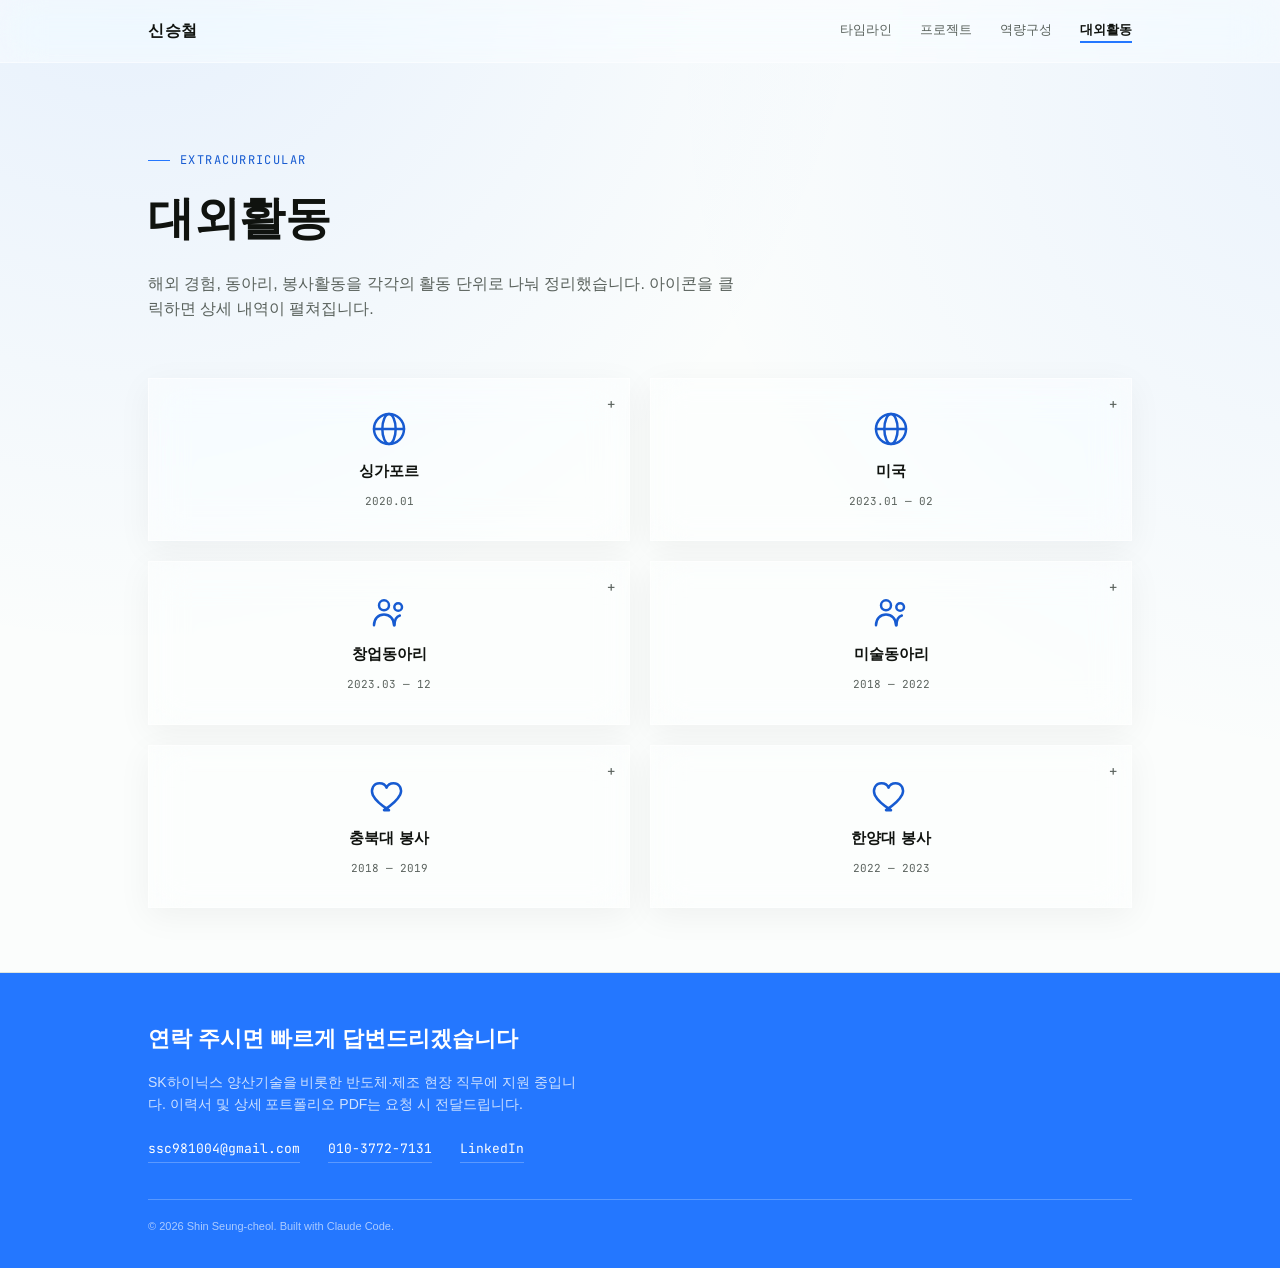
==== activities.html @ 9309125b "Add responsive slide-out mobile navigation" ====
<!DOCTYPE html>
<html lang="ko">
<head>
<meta charset="UTF-8">
<meta name="viewport" content="width=device-width, initial-scale=1.0">
<title>대외활동 | 신승철 포트폴리오</title>
<meta name="description" content="해외 경험, 동아리, 봉사활동을 정리한 대외활동 페이지">
<link rel="preconnect" href="https://fonts.googleapis.com">
<link rel="preconnect" href="https://fonts.gstatic.com" crossorigin>
<link href="https://fonts.googleapis.com/css2?family=Pretendard:wght@400;500;600;700;800&family=JetBrains+Mono:wght@400;500;600&display=swap" rel="stylesheet">
<link rel="stylesheet" href="assets/mobile-nav.css?v=1">
<style>
  :root{
    --bg:#FBFDFC;
    --bg-alt:#F2F6F4;
    --ink:#10130F;
    --ink-soft:#5A625D;
    --line:#DEE5E0;
    --neon:#2477FF;
    --neon-text:#175BD1;
    --neon-glow:rgba(36,119,255,0.30);
    --danger:#E8341F;
    --white:#FFFFFF;
    --radius:2px;
  }
  *{box-sizing:border-box; margin:0; padding:0;}
  html{scroll-behavior:smooth;}
  [id]{scroll-margin-top:88px;}
  body{
    background:
      radial-gradient(circle at 10% -8%, rgba(36,119,255,0.10), transparent 42%),
      radial-gradient(circle at 106% 6%, rgba(36,119,255,0.08), transparent 38%),
      var(--bg);
    color:var(--ink);
    font-family:'Pretendard', -apple-system, sans-serif;
    line-height:1.6;
    -webkit-font-smoothing:antialiased;
  }
  @media (prefers-reduced-motion: reduce){
    *{animation:none !important; transition:none !important;}
  }
  .mono{font-family:'JetBrains Mono', monospace;}
  a{color:inherit;}
  .wrap{max-width:1040px; margin:0 auto; padding:0 28px;}

  /* ---------- NAV ---------- */
  header{
    position:sticky; top:0; z-index:50;
    background:rgba(255,255,255,0.42);
    backdrop-filter:blur(20px) saturate(180%);
    -webkit-backdrop-filter:blur(20px) saturate(180%);
    border-bottom:1px solid rgba(255,255,255,0.5);
  }
  nav{
    display:flex; align-items:center; justify-content:space-between;
    padding:18px 0;
  }
  .brand{font-family:'Pretendard', sans-serif; font-weight:800; font-size:16px; letter-spacing:0.04em;}
  .navlinks{display:flex; gap:28px; font-size:13px; color:var(--ink-soft);}
  .navlinks a{text-decoration:none; transition:color .2s;}
  .navlinks a:hover, .navlinks a:focus-visible{color:var(--ink);}
  .navlinks a.active{color:var(--ink); font-weight:600; box-shadow:0 2px 0 var(--neon);}
  @media (max-width:640px){ .navlinks{display:none;} }

  /* ---------- HERO ---------- */
  .hero{padding:88px 0 40px;}
  .eyebrow{
    font-family:'JetBrains Mono', monospace;
    font-size:12px;
    letter-spacing:0.12em;
    color:var(--neon-text);
    text-transform:uppercase;
    margin-bottom:18px;
    display:flex; align-items:center; gap:10px;
  }
  .eyebrow::before{content:""; width:22px; height:1px; background:var(--neon);}
  .hero h1{
    font-family:'Pretendard', sans-serif;
    font-weight:800;
    font-size:clamp(30px, 4.6vw, 46px);
    line-height:1.32;
    letter-spacing:-0.01em;
    color:var(--ink);
  }
  .hero p.lead{
    margin-top:22px;
    font-size:16px;
    color:var(--ink-soft);
    max-width:66ch;
  }

  section{padding:16px 0 64px;}

  /* ---------- ACTIVITY GRID (click-to-expand tiles) ---------- */
  .activity-grid{display:grid; grid-template-columns:repeat(2,1fr); gap:20px; align-items:start;}
  @media (max-width:760px){ .activity-grid{grid-template-columns:1fr;} }
  .activity-tile{
    background:rgba(255,255,255,0.42); border:1px solid rgba(255,255,255,0.55); overflow:hidden;
    backdrop-filter:blur(18px) saturate(180%); -webkit-backdrop-filter:blur(18px) saturate(180%);
    box-shadow:0 8px 32px rgba(16,19,15,0.05);
  }
  .activity-tile summary{
    list-style:none; cursor:pointer; padding:30px 20px;
    display:flex; flex-direction:column; align-items:center; text-align:center; gap:10px;
    transition:background .15s ease;
    position:relative;
  }
  .activity-tile summary::-webkit-details-marker{display:none;}
  .activity-tile summary:hover{background:rgba(36,119,255,0.06);}
  .activity-tile[open] summary{border-bottom:1px solid rgba(255,255,255,0.5); background:rgba(255,255,255,0.25);}
  .tile-icon{width:40px; height:40px; color:var(--neon-text);}
  .tile-icon svg{width:100%; height:100%; fill:none; stroke:currentColor; stroke-width:1.5; stroke-linecap:round; stroke-linejoin:round;}
  .tile-label{font-weight:700; font-size:15px; color:var(--ink);}
  .tile-count{font-family:'JetBrains Mono', monospace; font-size:11px; color:var(--ink-soft);}
  .tile-chevron{
    position:absolute; top:14px; right:14px;
    font-family:'JetBrains Mono', monospace; font-size:14px; color:var(--ink-soft);
    transition:transform .2s ease;
  }
  .activity-tile[open] .tile-chevron{transform:rotate(45deg); color:var(--neon-text);}

  .activity-detail{padding:18px 22px 22px;}
  .a-item{padding:14px 0; border-bottom:1px solid var(--line); text-align:left;}
  .a-item:last-child{border-bottom:none;}
  .a-item .a-period{font-family:'JetBrains Mono', monospace; font-size:11px; color:var(--neon-text); letter-spacing:0.04em;}
  .a-item .a-title{font-weight:700; font-size:14px; color:var(--ink); margin-top:3px;}
  .a-item .a-desc{font-size:12.5px; color:var(--ink-soft); margin-top:4px;}
  .related-link{display:inline-block; margin-top:10px; font-size:12px; font-weight:600; color:var(--neon-text); text-decoration:none; border-bottom:1px solid rgba(36,119,255,.3);}

  /* ---------- FOOTER ---------- */
  footer{
    background:#2477FF; color:#FFFFFF;
    backdrop-filter:blur(18px) saturate(160%); -webkit-backdrop-filter:blur(18px) saturate(160%);
    padding:48px 0 32px;
    border-top:1px solid var(--line);
  }
  footer h2{font-family:'Pretendard', sans-serif; font-weight:800; font-size:22px; margin-bottom:14px; color:#FFFFFF;}
  footer p{color:rgba(255,255,255,.78); font-size:14px; max-width:56ch;}
  .contact-row{margin-top:24px; display:flex; gap:28px; flex-wrap:wrap; font-family:'JetBrains Mono', monospace; font-size:13px;}
  .contact-row a{text-decoration:none; border-bottom:1px solid rgba(255,255,255,0.25); padding-bottom:2px;}
  .contact-row a:hover{border-color:#FFFFFF; color:#FFFFFF;}
  .fine{margin-top:36px; font-size:11px; color:rgba(255,255,255,.62); border-top:1px solid rgba(255,255,255,.24); padding-top:18px;}
</style>
</head>
<body>

<header>
  <div class="wrap">
    <nav>
      <div class="brand"><a href="index.html" style="text-decoration:none; color:inherit;">신승철</a></div>
      <div class="navlinks">
        <a href="index.html">타임라인</a>
        <a href="projects.html">프로젝트</a>
        <a href="skills.html">역량구성</a>
        <a href="activities.html" class="active">대외활동</a>
      </div>
    </nav>
  </div>
</header>

<div class="wrap">
  <section class="hero">
    <div class="eyebrow">EXTRACURRICULAR</div>
    <h1>대외활동</h1>
    <p class="lead">해외 경험, 동아리, 봉사활동을 각각의 활동 단위로 나눠 정리했습니다. 아이콘을 클릭하면 상세 내역이 펼쳐집니다.</p>
  </section>

  <section>
    <div class="activity-grid">

      <!-- 해외경험: 싱가포르 -->
      <details class="activity-tile" id="singapore">
        <summary>
          <span class="tile-chevron">+</span>
          <span class="tile-icon">
            <svg viewBox="0 0 24 24"><circle cx="12" cy="12" r="9"/><ellipse cx="12" cy="12" rx="4" ry="9"/><line x1="3" y1="12" x2="21" y2="12"/></svg>
          </span>
          <span class="tile-label">싱가포르</span>
          <span class="tile-count">2020.01</span>
        </summary>
        <div class="activity-detail">
          <div class="a-item">
            <div class="a-period">해외 경험 · 2020.01</div>
            <div class="a-title">Global Youth Startup Camp</div>
            <div class="a-desc">충북대학교 창업지원단 학내 선발로 파견. 4인 팀으로 참가해 Excellence Prize를 수상했습니다.</div>
            <a class="related-link" href="index.html#timeline">타임라인에서 보기 ↑</a>
          </div>
        </div>
      </details>

      <!-- 해외경험: 미국 -->
      <details class="activity-tile" id="silicon-valley">
        <summary>
          <span class="tile-chevron">+</span>
          <span class="tile-icon">
            <svg viewBox="0 0 24 24"><circle cx="12" cy="12" r="9"/><ellipse cx="12" cy="12" rx="4" ry="9"/><line x1="3" y1="12" x2="21" y2="12"/></svg>
          </span>
          <span class="tile-label">미국</span>
          <span class="tile-count">2023.01 — 02</span>
        </summary>
        <div class="activity-detail">
          <div class="a-item">
            <div class="a-period">해외 경험 · 2023.01 — 02</div>
            <div class="a-title">실리콘밸리 파견 프로그램</div>
            <div class="a-desc">한양대학교 창업지원단 주관, 학부생 3인 중 1인 선발. NVIDIA·Google·Apple·Marvell·Stanford Univ·KOTRA 실리콘밸리 사무소·Plug&amp;Play 등을 방문하고, 현지 진출 동문(반도체 설계 엔지니어, NVIDIA 시니어 연구원 등)과 1:1 멘토링을 진행했습니다.</div>
            <a class="related-link" href="index.html#timeline-virtual-fitting">타임라인에서 보기 ↑</a>
          </div>
        </div>
      </details>

      <!-- 동아리: 창업동아리 -->
      <details class="activity-tile" id="startup-club">
        <summary>
          <span class="tile-chevron">+</span>
          <span class="tile-icon">
            <svg viewBox="0 0 24 24"><circle cx="9" cy="8" r="3"/><path d="M3 20c0-4 2.7-6.5 6-6.5s6 2.5 6 6.5"/><circle cx="17.5" cy="9" r="2.3"/><path d="M15.3 20c0-3 1.2-5.3 3.2-5.9"/></svg>
          </span>
          <span class="tile-label">창업동아리</span>
          <span class="tile-count">2023.03 — 12</span>
        </summary>
        <div class="activity-detail">
          <div class="a-item">
            <div class="a-period">동아리 · 2023.03 — 12</div>
            <div class="a-title">한양대학교 창업동아리 (팀 대표)</div>
            <div class="a-desc">기획·개발을 맡은 팀 대표로 활동. 시제품 제작과 멘토링을 거쳐 창업활동지원금 300만 원(최고 한도액 트랙)을 받았고, 창업클럽 경진대회에서 장려상을 수상했습니다.</div>
            <a class="related-link" href="projects.html#virtual-fitting">관련 프로젝트 보기 →</a>
          </div>
        </div>
      </details>

      <!-- 동아리: 미술동아리 -->
      <details class="activity-tile">
        <summary>
          <span class="tile-chevron">+</span>
          <span class="tile-icon">
            <svg viewBox="0 0 24 24"><circle cx="9" cy="8" r="3"/><path d="M3 20c0-4 2.7-6.5 6-6.5s6 2.5 6 6.5"/><circle cx="17.5" cy="9" r="2.3"/><path d="M15.3 20c0-3 1.2-5.3 3.2-5.9"/></svg>
          </span>
          <span class="tile-label">미술동아리</span>
          <span class="tile-count">2018 — 2022</span>
        </summary>
        <div class="activity-detail">
          <div class="a-item">
            <div class="a-period">동아리 · 2018.03 — 2022.06</div>
            <div class="a-title">미술동아리 (충북대·한양대, 부원)</div>
            <div class="a-desc">매 학기 개인 작품을 제작하고, 정기 전시회에 총 5회 출품했습니다.</div>
          </div>
        </div>
      </details>

      <!-- 봉사활동: 충북대 시절 -->
      <details class="activity-tile">
        <summary>
          <span class="tile-chevron">+</span>
          <span class="tile-icon">
            <svg viewBox="0 0 24 24"><path d="M12 20.5s-7.5-4.6-9.7-9C.9 8 2.6 4.3 6.3 4.3c2.1 0 3.7 1.3 4.2 2.7.6-1.4 2.2-2.7 4.2-2.7 3.7 0 5.4 3.7 4 6.9-2.2 4.4-9.7 9.3-9.7 9.3z"/></svg>
          </span>
          <span class="tile-label">충북대 봉사</span>
          <span class="tile-count">2018 — 2019</span>
        </summary>
        <div class="activity-detail">
          <div class="a-item">
            <div class="a-period">봉사활동 · 2019.03 — 10</div>
            <div class="a-title">굿네이버스 인터내셔날 충청본부</div>
            <div class="a-desc">아동학대예방 캠페인 기획·진행, 편지쓰기대회 심사 등 총 12회 40시간 활동했습니다.</div>
          </div>
          <div class="a-item">
            <div class="a-period">봉사활동 · 2018.09 — 11</div>
            <div class="a-title">청주 C.C.C. 무료급식소</div>
            <div class="a-desc">사랑의 무료급식소 준비·배식·정리 활동으로 총 3회 13.5시간 참여했습니다.</div>
          </div>
        </div>
      </details>

      <!-- 봉사활동: 한양대 시절 -->
      <details class="activity-tile">
        <summary>
          <span class="tile-chevron">+</span>
          <span class="tile-icon">
            <svg viewBox="0 0 24 24"><path d="M12 20.5s-7.5-4.6-9.7-9C.9 8 2.6 4.3 6.3 4.3c2.1 0 3.7 1.3 4.2 2.7.6-1.4 2.2-2.7 4.2-2.7 3.7 0 5.4 3.7 4 6.9-2.2 4.4-9.7 9.3-9.7 9.3z"/></svg>
          </span>
          <span class="tile-label">한양대 봉사</span>
          <span class="tile-count">2022 — 2023</span>
        </summary>
        <div class="activity-detail">
          <div class="a-item">
            <div class="a-period">봉사활동 · 2022.12 — 2023.02</div>
            <div class="a-title">선재누리 (한양대 사회봉사교과목)</div>
            <div class="a-desc">서울 성동구 소재 한부모가족 복지시설에서 30시간 이상 봉사했습니다.</div>
          </div>
        </div>
      </details>

    </div>
  </section>
</div>

<footer id="contact">
  <div class="wrap">
    <h2>연락 주시면 빠르게 답변드리겠습니다</h2>
    <p>SK하이닉스 양산기술을 비롯한 반도체·제조 현장 직무에 지원 중입니다. 이력서 및 상세 포트폴리오 PDF는 요청 시 전달드립니다.</p>
    <div class="contact-row">
      <a href="mailto:ssc981004@gmail.com">ssc981004@gmail.com</a>
      <a href="tel:010-3772-7131">010-3772-7131</a>
      <a href="#" aria-label="LinkedIn 프로필">LinkedIn</a>
    </div>
    <div class="fine">© 2026 Shin Seung-cheol. Built with Claude Code.</div>
  </div>
</footer>

<script>
(function(){
  function openLinkedActivity(){
    if(!location.hash) return;
    var target=document.querySelector(location.hash);
    if(target && target.tagName==='DETAILS') target.open=true;
  }
  openLinkedActivity();
  window.addEventListener('hashchange',openLinkedActivity);
})();
</script>

<script src="assets/mobile-nav.js?v=1"></script>
</body>
</html>
---- assets/mobile-nav.css ----
.menu-toggle,.nav-backdrop{display:none;}

@media (max-width:860px){
  body.menu-open{overflow:hidden;}
  .menu-toggle{
    position:relative; z-index:72; display:grid; place-items:center;
    width:42px; height:42px; padding:0; border:1px solid rgba(255,255,255,.8);
    border-radius:14px; background:rgba(255,255,255,.56); color:var(--ink);
    backdrop-filter:blur(18px) saturate(180%); -webkit-backdrop-filter:blur(18px) saturate(180%);
    box-shadow:0 8px 24px rgba(23,91,209,.1),inset 0 1px 0 rgba(255,255,255,.95);
    cursor:pointer;
  }
  .menu-icon,.menu-icon::before,.menu-icon::after{
    display:block; width:18px; height:1.5px; border-radius:99px; background:currentColor;
    transition:transform .26s ease,opacity .2s ease;
  }
  .menu-icon{position:relative;}
  .menu-icon::before,.menu-icon::after{content:""; position:absolute; left:0;}
  .menu-icon::before{transform:translateY(-6px);}
  .menu-icon::after{transform:translateY(6px);}
  .menu-toggle[aria-expanded="true"] .menu-icon{background:transparent;}
  .menu-toggle[aria-expanded="true"] .menu-icon::before{transform:rotate(45deg);}
  .menu-toggle[aria-expanded="true"] .menu-icon::after{transform:rotate(-45deg);}

  header .navlinks{
    display:flex!important; position:fixed; z-index:70; top:0; right:0; bottom:0;
    width:min(82vw,340px); padding:104px 28px 36px;
    flex-direction:column; align-items:stretch; gap:8px;
    background:linear-gradient(155deg,rgba(255,255,255,.96),rgba(240,247,255,.88));
    border-left:1px solid rgba(255,255,255,.9);
    backdrop-filter:blur(28px) saturate(180%); -webkit-backdrop-filter:blur(28px) saturate(180%);
    box-shadow:-24px 0 60px rgba(23,91,209,.14);
    transform:translateX(105%); visibility:hidden;
    transition:transform .3s cubic-bezier(.22,1,.36,1),visibility 0s linear .3s;
  }
  header .navlinks::before{
    content:"MENU"; position:absolute; top:36px; left:28px;
    font-family:'JetBrains Mono',monospace; font-size:11px; letter-spacing:.14em; color:var(--neon-text);
  }
  header .navlinks.is-open{transform:translateX(0); visibility:visible; transition-delay:0s;}
  header .navlinks a{
    display:flex; align-items:center; justify-content:space-between;
    min-height:58px; padding:0 16px; border:1px solid transparent; border-radius:16px;
    font-size:16px; font-weight:700; color:var(--ink); box-shadow:none;
  }
  header .navlinks a::after{content:"→"; font-family:'JetBrains Mono',monospace; color:var(--neon-text); font-weight:400;}
  header .navlinks a.active{background:rgba(36,119,255,.09); border-color:rgba(36,119,255,.12); box-shadow:none; color:var(--neon-text);}
  header .navlinks a:hover{background:rgba(36,119,255,.06);}
  .nav-backdrop{
    display:block; position:fixed; z-index:69; inset:0; border:0;
    background:rgba(9,20,42,.28); opacity:0; visibility:hidden;
    backdrop-filter:blur(4px); -webkit-backdrop-filter:blur(4px);
    transition:opacity .25s ease,visibility 0s linear .25s;
  }
  .nav-backdrop.is-open{opacity:1; visibility:visible; transition-delay:0s;}
}

@media (prefers-reduced-motion:reduce){
  .menu-icon,.menu-icon::before,.menu-icon::after,header .navlinks,.nav-backdrop{transition:none!important;}
}
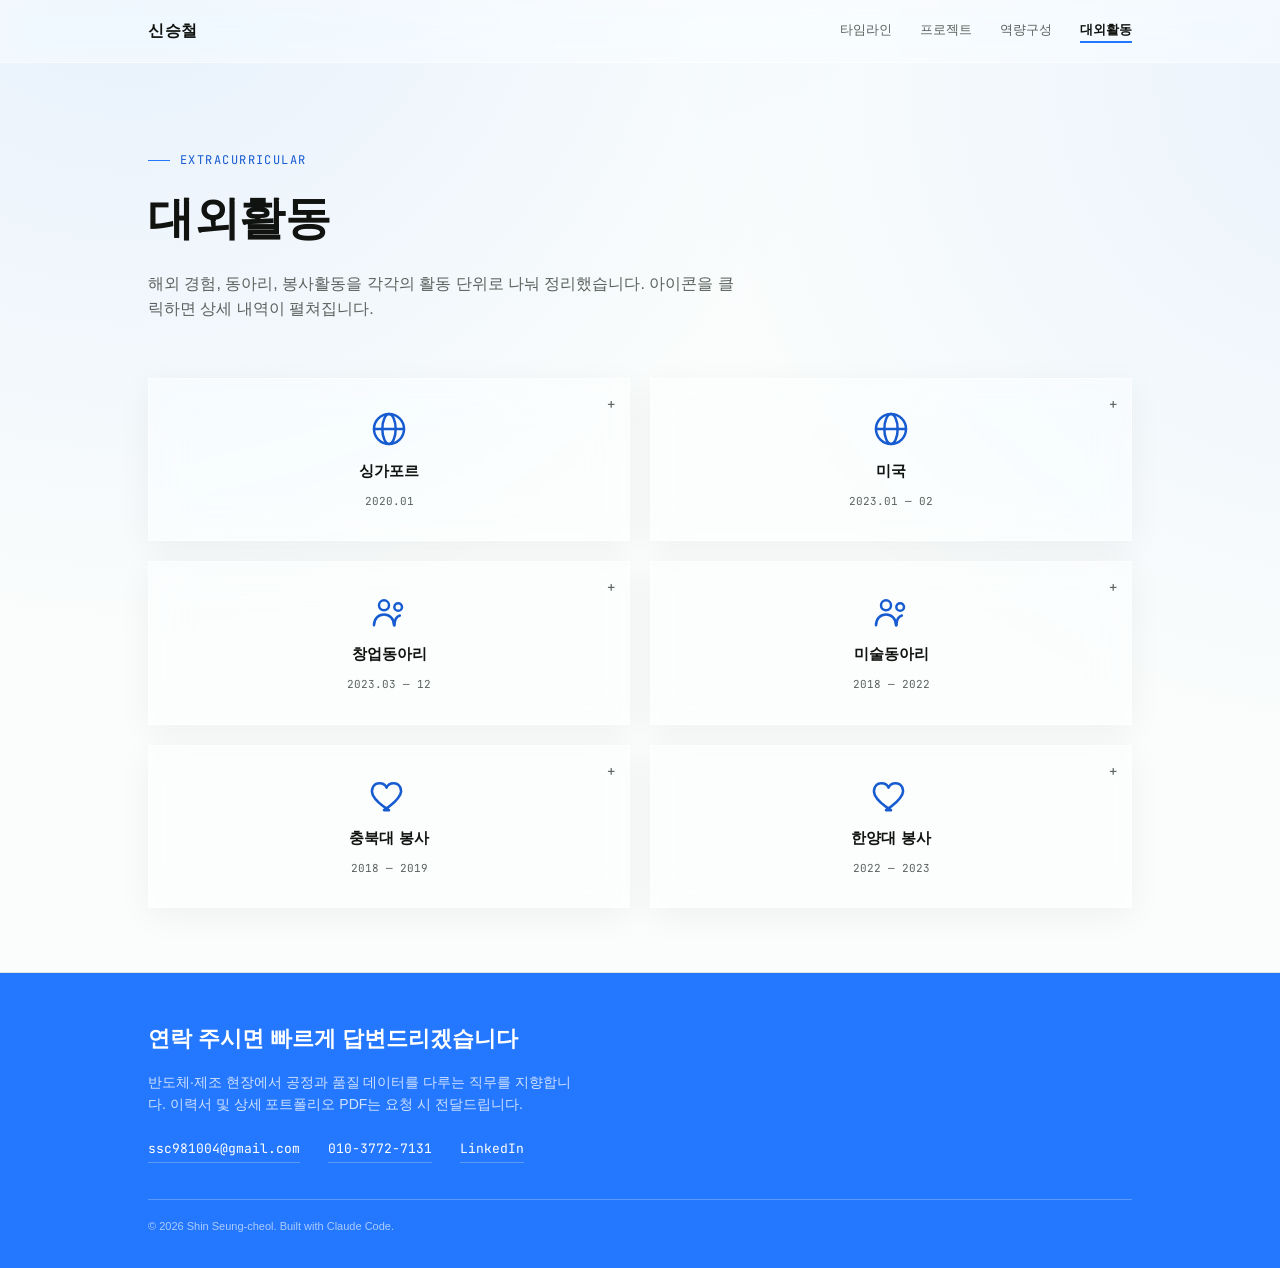
==== commit 13a26d9f: "Fix mobile menu layering and generalize portfolio branding" ====
--- a/activities.html
+++ b/activities.html
@@ -297,7 +297,7 @@
 <footer id="contact">
   <div class="wrap">
     <h2>연락 주시면 빠르게 답변드리겠습니다</h2>
-    <p>SK하이닉스 양산기술을 비롯한 반도체·제조 현장 직무에 지원 중입니다. 이력서 및 상세 포트폴리오 PDF는 요청 시 전달드립니다.</p>
+    <p>반도체·제조 현장에서 공정과 품질 데이터를 다루는 직무를 지향합니다. 이력서 및 상세 포트폴리오 PDF는 요청 시 전달드립니다.</p>
     <div class="contact-row">
       <a href="mailto:ssc981004@gmail.com">ssc981004@gmail.com</a>
       <a href="tel:010-3772-7131">010-3772-7131</a>
--- a/assets/mobile-nav.css
+++ b/assets/mobile-nav.css
@@ -1,7 +1,20 @@
 .menu-toggle,.nav-backdrop{display:none;}
+
+/* Shared tactile controls */
+.btn{
+  border-radius:14px!important;
+  border-color:rgba(255,255,255,.78)!important;
+  backdrop-filter:blur(14px) saturate(170%); -webkit-backdrop-filter:blur(14px) saturate(170%);
+  box-shadow:0 8px 20px rgba(23,91,209,.08),inset 0 1px 0 rgba(255,255,255,.88);
+}
+.btn-primary{border-color:rgba(16,19,15,.88)!important; box-shadow:0 10px 24px rgba(16,19,15,.14),inset 0 1px 0 rgba(255,255,255,.16);}
+.btn-ghost,.sc-footlink .btn{background:rgba(255,255,255,.5);}
+.tag{border-radius:999px!important; text-decoration:none;}
+.related-link{padding:6px 10px; border:1px solid rgba(36,119,255,.16)!important; border-radius:999px; background:rgba(255,255,255,.44);}
 
 @media (max-width:860px){
   body.menu-open{overflow:hidden;}
+  header{backdrop-filter:none!important; -webkit-backdrop-filter:none!important;}
   .menu-toggle{
     position:relative; z-index:72; display:grid; place-items:center;
     width:42px; height:42px; padding:0; border:1px solid rgba(255,255,255,.8);
@@ -26,7 +39,7 @@
     display:flex!important; position:fixed; z-index:70; top:0; right:0; bottom:0;
     width:min(82vw,340px); padding:104px 28px 36px;
     flex-direction:column; align-items:stretch; gap:8px;
-    background:linear-gradient(155deg,rgba(255,255,255,.96),rgba(240,247,255,.88));
+    background:linear-gradient(155deg,rgba(255,255,255,.99),rgba(240,247,255,.97));
     border-left:1px solid rgba(255,255,255,.9);
     backdrop-filter:blur(28px) saturate(180%); -webkit-backdrop-filter:blur(28px) saturate(180%);
     box-shadow:-24px 0 60px rgba(23,91,209,.14);
@@ -47,9 +60,8 @@
   header .navlinks a.active{background:rgba(36,119,255,.09); border-color:rgba(36,119,255,.12); box-shadow:none; color:var(--neon-text);}
   header .navlinks a:hover{background:rgba(36,119,255,.06);}
   .nav-backdrop{
-    display:block; position:fixed; z-index:69; inset:0; border:0;
-    background:rgba(9,20,42,.28); opacity:0; visibility:hidden;
-    backdrop-filter:blur(4px); -webkit-backdrop-filter:blur(4px);
+    display:block; position:fixed; z-index:49; inset:0; border:0;
+    background:rgba(9,20,42,.34); opacity:0; visibility:hidden;
     transition:opacity .25s ease,visibility 0s linear .25s;
   }
   .nav-backdrop.is-open{opacity:1; visibility:visible; transition-delay:0s;}
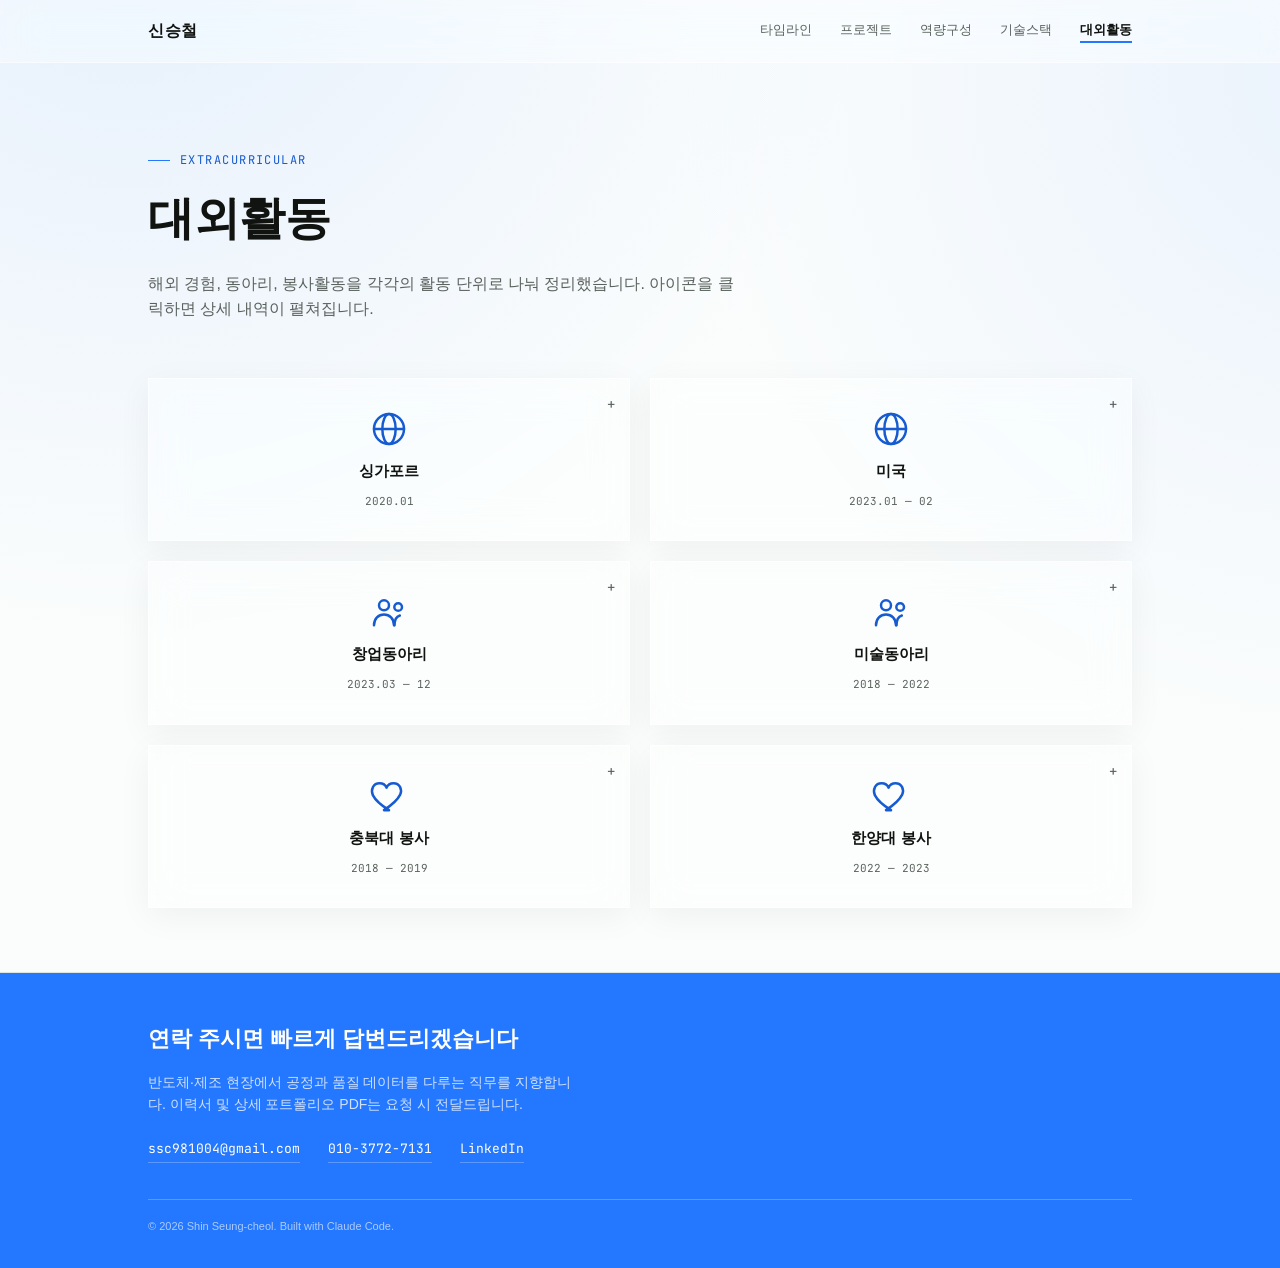
==== commit fb6606a7: "Add visual technology stack section" ====
--- a/activities.html
+++ b/activities.html
@@ -152,6 +152,7 @@
         <a href="index.html">타임라인</a>
         <a href="projects.html">프로젝트</a>
         <a href="skills.html">역량구성</a>
+        <a href="tech-stack.html">기술스택</a>
         <a href="activities.html" class="active">대외활동</a>
       </div>
     </nav>
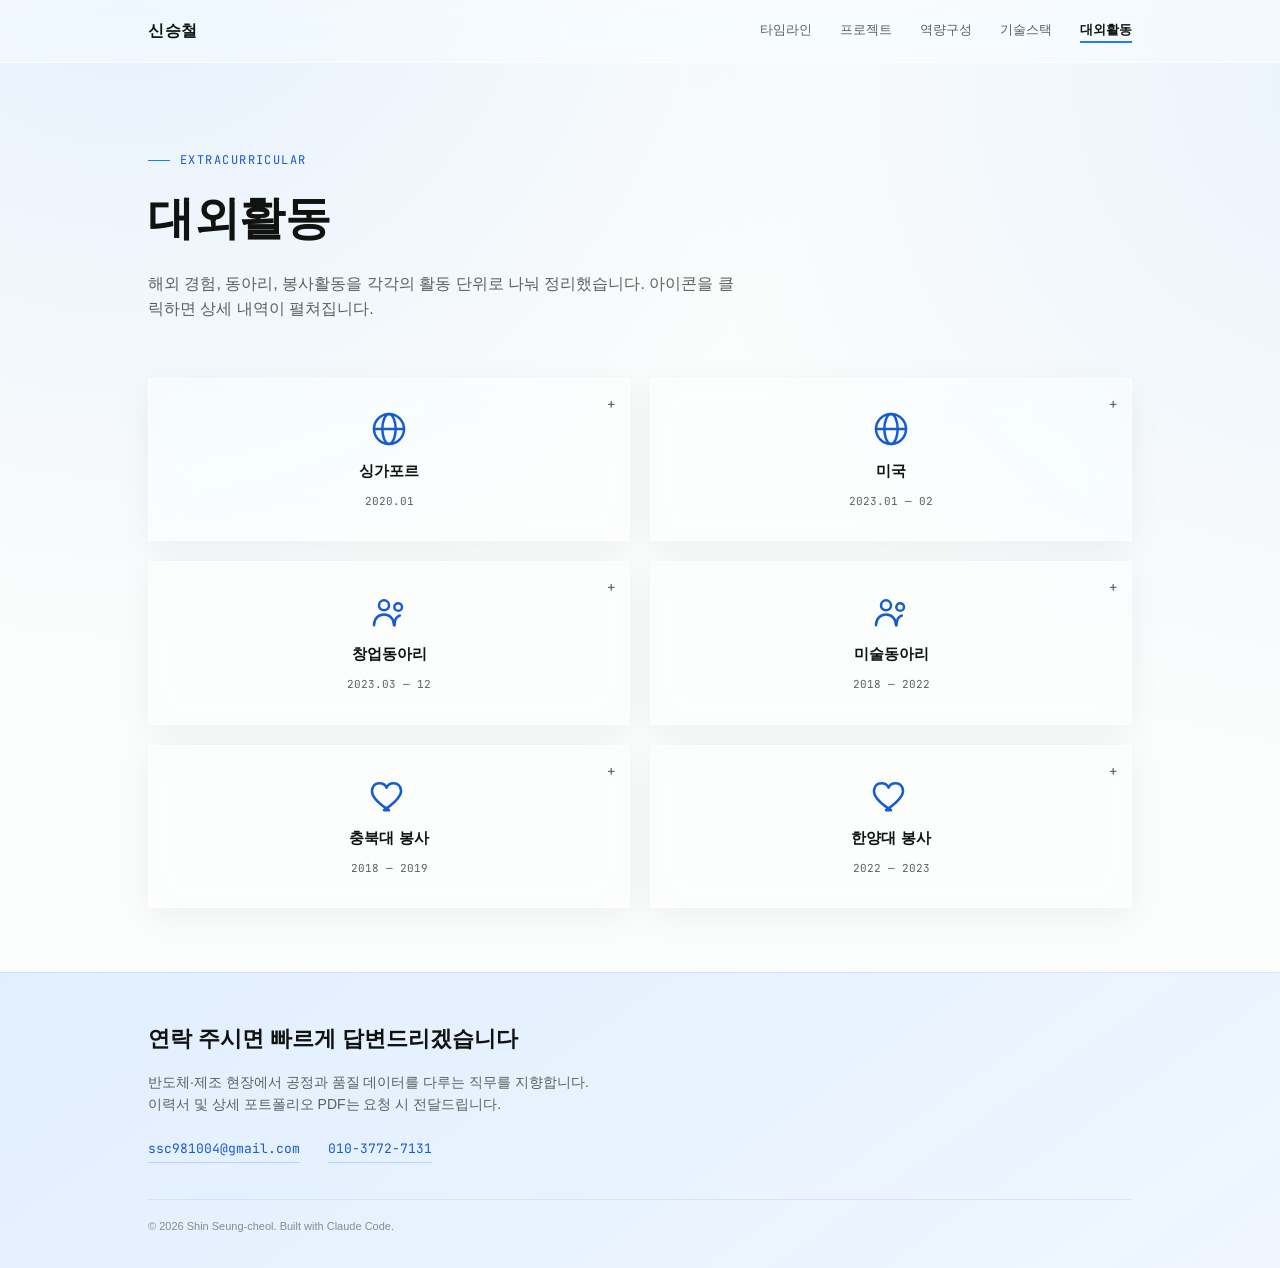
==== commit 45c6f87b: "Soften footer and refine portfolio headline" ====
--- a/activities.html
+++ b/activities.html
@@ -298,11 +298,10 @@
 <footer id="contact">
   <div class="wrap">
     <h2>연락 주시면 빠르게 답변드리겠습니다</h2>
-    <p>반도체·제조 현장에서 공정과 품질 데이터를 다루는 직무를 지향합니다. 이력서 및 상세 포트폴리오 PDF는 요청 시 전달드립니다.</p>
+    <p>반도체·제조 현장에서 공정과 품질 데이터를 다루는 직무를 지향합니다.<br>이력서 및 상세 포트폴리오 PDF는 요청 시 전달드립니다.</p>
     <div class="contact-row">
       <a href="mailto:ssc981004@gmail.com">ssc981004@gmail.com</a>
       <a href="tel:010-3772-7131">010-3772-7131</a>
-      <a href="#" aria-label="LinkedIn 프로필">LinkedIn</a>
     </div>
     <div class="fine">© 2026 Shin Seung-cheol. Built with Claude Code.</div>
   </div>
--- a/assets/mobile-nav.css
+++ b/assets/mobile-nav.css
@@ -11,6 +11,19 @@
 .btn-ghost,.sc-footlink .btn{background:rgba(255,255,255,.5);}
 .tag{border-radius:999px!important; text-decoration:none;}
 .related-link{padding:6px 10px; border:1px solid rgba(36,119,255,.16)!important; border-radius:999px; background:rgba(255,255,255,.44);}
+
+/* Softer site-wide footer */
+footer{
+  background:linear-gradient(145deg,rgba(224,238,255,.96),rgba(239,246,255,.98))!important;
+  color:var(--ink)!important;
+  border-top:1px solid rgba(36,119,255,.12)!important;
+  backdrop-filter:blur(20px) saturate(150%); -webkit-backdrop-filter:blur(20px) saturate(150%);
+}
+footer h2{color:var(--ink)!important;}
+footer p{color:var(--ink-soft)!important; max-width:64ch!important;}
+footer .contact-row a{color:var(--neon-text)!important; border-color:rgba(36,119,255,.24)!important;}
+footer .contact-row a:hover{color:var(--ink)!important; border-color:var(--neon-text)!important;}
+footer .fine{color:rgba(16,19,15,.46)!important; border-color:rgba(36,119,255,.12)!important;}
 
 @media (max-width:860px){
   body.menu-open{overflow:hidden;}
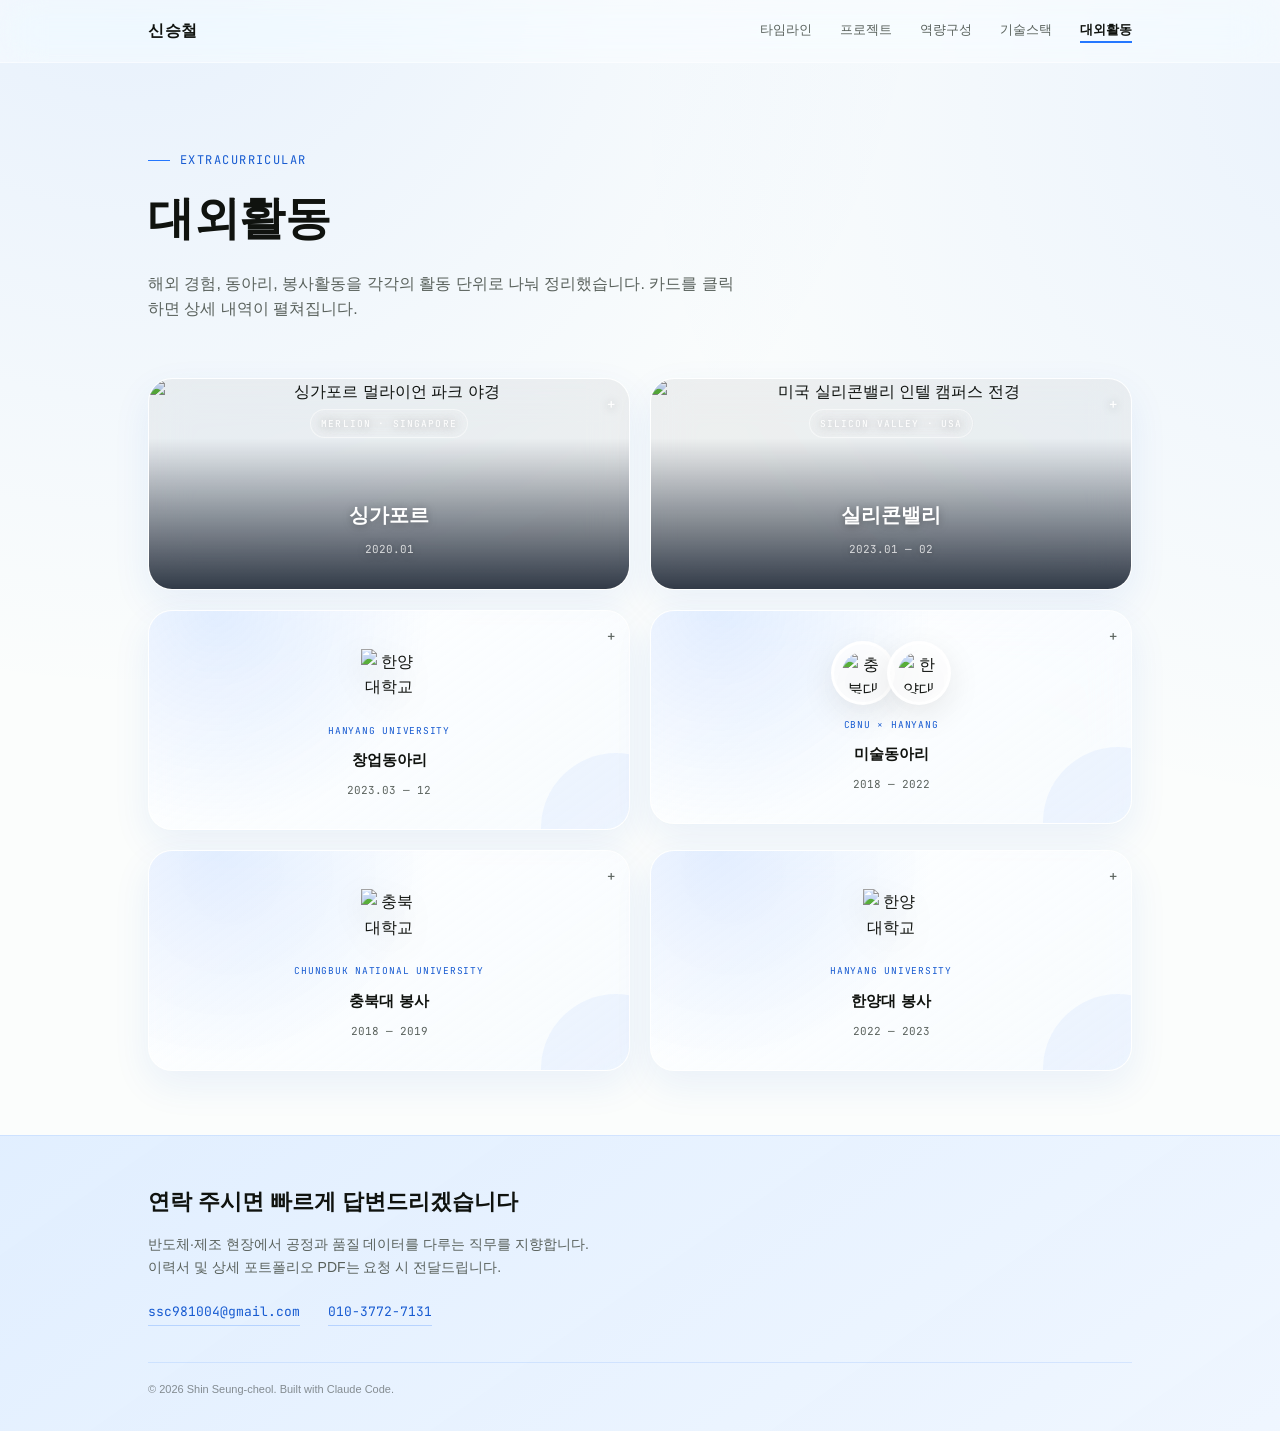
==== commit c296429b: "Redesign extracurricular cards with contextual imagery" ====
--- a/activities.html
+++ b/activities.html
@@ -95,18 +95,19 @@
   .activity-grid{display:grid; grid-template-columns:repeat(2,1fr); gap:20px; align-items:start;}
   @media (max-width:760px){ .activity-grid{grid-template-columns:1fr;} }
   .activity-tile{
-    background:rgba(255,255,255,0.42); border:1px solid rgba(255,255,255,0.55); overflow:hidden;
+    background:rgba(255,255,255,0.42); border:1px solid rgba(255,255,255,0.72); overflow:hidden; border-radius:24px;
     backdrop-filter:blur(18px) saturate(180%); -webkit-backdrop-filter:blur(18px) saturate(180%);
-    box-shadow:0 8px 32px rgba(16,19,15,0.05);
-  }
+    box-shadow:0 14px 38px rgba(23,91,209,0.08); transition:transform .25s ease,box-shadow .25s ease;
+  }
+  .activity-tile:hover{transform:translateY(-4px);box-shadow:0 22px 50px rgba(23,91,209,.14);}
   .activity-tile summary{
-    list-style:none; cursor:pointer; padding:30px 20px;
+    list-style:none; cursor:pointer; padding:30px 20px; min-height:210px; overflow:hidden;
     display:flex; flex-direction:column; align-items:center; text-align:center; gap:10px;
-    transition:background .15s ease;
+    justify-content:center; transition:background .15s ease;
     position:relative;
   }
   .activity-tile summary::-webkit-details-marker{display:none;}
-  .activity-tile summary:hover{background:rgba(36,119,255,0.06);}
+  .activity-tile summary:hover{background:rgba(36,119,255,0.035);}
   .activity-tile[open] summary{border-bottom:1px solid rgba(255,255,255,0.5); background:rgba(255,255,255,0.25);}
   .tile-icon{width:40px; height:40px; color:var(--neon-text);}
   .tile-icon svg{width:100%; height:100%; fill:none; stroke:currentColor; stroke-width:1.5; stroke-linecap:round; stroke-linejoin:round;}
@@ -118,6 +119,18 @@
     transition:transform .2s ease;
   }
   .activity-tile[open] .tile-chevron{transform:rotate(45deg); color:var(--neon-text);}
+  .tile-photo{position:absolute;inset:0;width:100%;height:100%;object-fit:cover;transition:transform .55s cubic-bezier(.22,1,.36,1);}
+  .photo-tile summary::after{content:"";position:absolute;inset:0;background:linear-gradient(to top,rgba(5,15,31,.82),rgba(5,15,31,.06) 72%);}
+  .photo-tile:hover .tile-photo{transform:scale(1.045);}
+  .photo-tile .tile-label,.photo-tile .tile-count,.photo-tile .tile-chevron,.photo-tile .place-chip{position:relative;z-index:2;color:#fff;text-shadow:0 1px 10px rgba(0,0,0,.36);}
+  .photo-tile .tile-label{font-size:20px;margin-top:auto}.photo-tile .tile-count{color:rgba(255,255,255,.76)}.photo-tile .tile-chevron{position:absolute;color:#fff}
+  .place-chip{font-family:'JetBrains Mono',monospace;font-size:9.5px;letter-spacing:.12em;padding:6px 10px;border:1px solid rgba(255,255,255,.5);border-radius:999px;background:rgba(255,255,255,.14);backdrop-filter:blur(10px)}
+  .school-tile summary{background:radial-gradient(circle at 14% 0,rgba(36,119,255,.13),transparent 46%),linear-gradient(145deg,rgba(255,255,255,.8),rgba(241,247,255,.46));}
+  .school-tile summary::after{content:"";position:absolute;width:150px;height:150px;border-radius:50%;right:-62px;bottom:-74px;background:rgba(36,119,255,.055);}
+  .tile-logo{position:relative;z-index:1;width:72px;height:72px;object-fit:contain;padding:8px;filter:drop-shadow(0 10px 14px rgba(16,19,15,.1));transition:transform .3s ease;}
+  .school-tile:hover .tile-logo{transform:scale(1.07) rotate(-2deg)}
+  .dual-logos{display:flex;align-items:center;justify-content:center;margin-bottom:2px}.dual-logos .tile-logo{width:64px;height:64px;margin:0 -4px;border-radius:50%;background:rgba(255,255,255,.76);border:3px solid rgba(255,255,255,.92)}
+  .school-name{font-family:'JetBrains Mono',monospace;font-size:9.5px;letter-spacing:.08em;color:var(--neon-text);position:relative;z-index:1}
 
   .activity-detail{padding:18px 22px 22px;}
   .a-item{padding:14px 0; border-bottom:1px solid var(--line); text-align:left;}
@@ -163,19 +176,18 @@
   <section class="hero">
     <div class="eyebrow">EXTRACURRICULAR</div>
     <h1>대외활동</h1>
-    <p class="lead">해외 경험, 동아리, 봉사활동을 각각의 활동 단위로 나눠 정리했습니다. 아이콘을 클릭하면 상세 내역이 펼쳐집니다.</p>
+    <p class="lead">해외 경험, 동아리, 봉사활동을 각각의 활동 단위로 나눠 정리했습니다. 카드를 클릭하면 상세 내역이 펼쳐집니다.</p>
   </section>
 
   <section>
     <div class="activity-grid">
 
       <!-- 해외경험: 싱가포르 -->
-      <details class="activity-tile" id="singapore">
-        <summary>
-          <span class="tile-chevron">+</span>
-          <span class="tile-icon">
-            <svg viewBox="0 0 24 24"><circle cx="12" cy="12" r="9"/><ellipse cx="12" cy="12" rx="4" ry="9"/><line x1="3" y1="12" x2="21" y2="12"/></svg>
-          </span>
+      <details class="activity-tile photo-tile" id="singapore">
+        <summary>
+          <img class="tile-photo" src="https://imagel.sekainavi.com/images/templates/SINGAPORE/1000076/ec0c2579fa485854_S.jpg" alt="싱가포르 멀라이언 파크 야경">
+          <span class="tile-chevron">+</span>
+          <span class="place-chip">MERLION · SINGAPORE</span>
           <span class="tile-label">싱가포르</span>
           <span class="tile-count">2020.01</span>
         </summary>
@@ -190,13 +202,12 @@
       </details>
 
       <!-- 해외경험: 미국 -->
-      <details class="activity-tile" id="silicon-valley">
-        <summary>
-          <span class="tile-chevron">+</span>
-          <span class="tile-icon">
-            <svg viewBox="0 0 24 24"><circle cx="12" cy="12" r="9"/><ellipse cx="12" cy="12" rx="4" ry="9"/><line x1="3" y1="12" x2="21" y2="12"/></svg>
-          </span>
-          <span class="tile-label">미국</span>
+      <details class="activity-tile photo-tile" id="silicon-valley">
+        <summary>
+          <img class="tile-photo" src="https://gcp-na-images.contentstack.com/v3/assets/bltea6093859af6183b/bltdca9cff3613cb018/6989368fdb2987e6772604b7/gettyimages-520636478.jpg?branch=production" alt="미국 실리콘밸리 인텔 캠퍼스 전경">
+          <span class="tile-chevron">+</span>
+          <span class="place-chip">SILICON VALLEY · USA</span>
+          <span class="tile-label">실리콘밸리</span>
           <span class="tile-count">2023.01 — 02</span>
         </summary>
         <div class="activity-detail">
@@ -210,12 +221,11 @@
       </details>
 
       <!-- 동아리: 창업동아리 -->
-      <details class="activity-tile" id="startup-club">
-        <summary>
-          <span class="tile-chevron">+</span>
-          <span class="tile-icon">
-            <svg viewBox="0 0 24 24"><circle cx="9" cy="8" r="3"/><path d="M3 20c0-4 2.7-6.5 6-6.5s6 2.5 6 6.5"/><circle cx="17.5" cy="9" r="2.3"/><path d="M15.3 20c0-3 1.2-5.3 3.2-5.9"/></svg>
-          </span>
+      <details class="activity-tile school-tile" id="startup-club">
+        <summary>
+          <span class="tile-chevron">+</span>
+          <img class="tile-logo" src="https://www.hanyang.ac.kr/documents/10548136/260876403/HYU_symbol_basic_png.png/9109a7d4-2ec7-84c1-2085-d24492a51d2e?download=true&amp;t=1769752711290" alt="한양대학교 심볼마크">
+          <span class="school-name">HANYANG UNIVERSITY</span>
           <span class="tile-label">창업동아리</span>
           <span class="tile-count">2023.03 — 12</span>
         </summary>
@@ -230,12 +240,11 @@
       </details>
 
       <!-- 동아리: 미술동아리 -->
-      <details class="activity-tile">
-        <summary>
-          <span class="tile-chevron">+</span>
-          <span class="tile-icon">
-            <svg viewBox="0 0 24 24"><circle cx="9" cy="8" r="3"/><path d="M3 20c0-4 2.7-6.5 6-6.5s6 2.5 6 6.5"/><circle cx="17.5" cy="9" r="2.3"/><path d="M15.3 20c0-3 1.2-5.3 3.2-5.9"/></svg>
-          </span>
+      <details class="activity-tile school-tile">
+        <summary>
+          <span class="tile-chevron">+</span>
+          <span class="dual-logos"><img class="tile-logo" src="https://edu.chungbuk.ac.kr/edu/images/main/slide_logo24.png" alt="충북대학교 심볼마크"><img class="tile-logo" src="https://www.hanyang.ac.kr/documents/10548136/260876403/HYU_symbol_basic_png.png/9109a7d4-2ec7-84c1-2085-d24492a51d2e?download=true&amp;t=1769752711290" alt="한양대학교 심볼마크"></span>
+          <span class="school-name">CBNU × HANYANG</span>
           <span class="tile-label">미술동아리</span>
           <span class="tile-count">2018 — 2022</span>
         </summary>
@@ -249,12 +258,11 @@
       </details>
 
       <!-- 봉사활동: 충북대 시절 -->
-      <details class="activity-tile">
-        <summary>
-          <span class="tile-chevron">+</span>
-          <span class="tile-icon">
-            <svg viewBox="0 0 24 24"><path d="M12 20.5s-7.5-4.6-9.7-9C.9 8 2.6 4.3 6.3 4.3c2.1 0 3.7 1.3 4.2 2.7.6-1.4 2.2-2.7 4.2-2.7 3.7 0 5.4 3.7 4 6.9-2.2 4.4-9.7 9.3-9.7 9.3z"/></svg>
-          </span>
+      <details class="activity-tile school-tile">
+        <summary>
+          <span class="tile-chevron">+</span>
+          <img class="tile-logo" src="https://edu.chungbuk.ac.kr/edu/images/main/slide_logo24.png" alt="충북대학교 심볼마크">
+          <span class="school-name">CHUNGBUK NATIONAL UNIVERSITY</span>
           <span class="tile-label">충북대 봉사</span>
           <span class="tile-count">2018 — 2019</span>
         </summary>
@@ -273,12 +281,11 @@
       </details>
 
       <!-- 봉사활동: 한양대 시절 -->
-      <details class="activity-tile">
-        <summary>
-          <span class="tile-chevron">+</span>
-          <span class="tile-icon">
-            <svg viewBox="0 0 24 24"><path d="M12 20.5s-7.5-4.6-9.7-9C.9 8 2.6 4.3 6.3 4.3c2.1 0 3.7 1.3 4.2 2.7.6-1.4 2.2-2.7 4.2-2.7 3.7 0 5.4 3.7 4 6.9-2.2 4.4-9.7 9.3-9.7 9.3z"/></svg>
-          </span>
+      <details class="activity-tile school-tile">
+        <summary>
+          <span class="tile-chevron">+</span>
+          <img class="tile-logo" src="https://www.hanyang.ac.kr/documents/10548136/260876403/HYU_symbol_basic_png.png/9109a7d4-2ec7-84c1-2085-d24492a51d2e?download=true&amp;t=1769752711290" alt="한양대학교 심볼마크">
+          <span class="school-name">HANYANG UNIVERSITY</span>
           <span class="tile-label">한양대 봉사</span>
           <span class="tile-count">2022 — 2023</span>
         </summary>
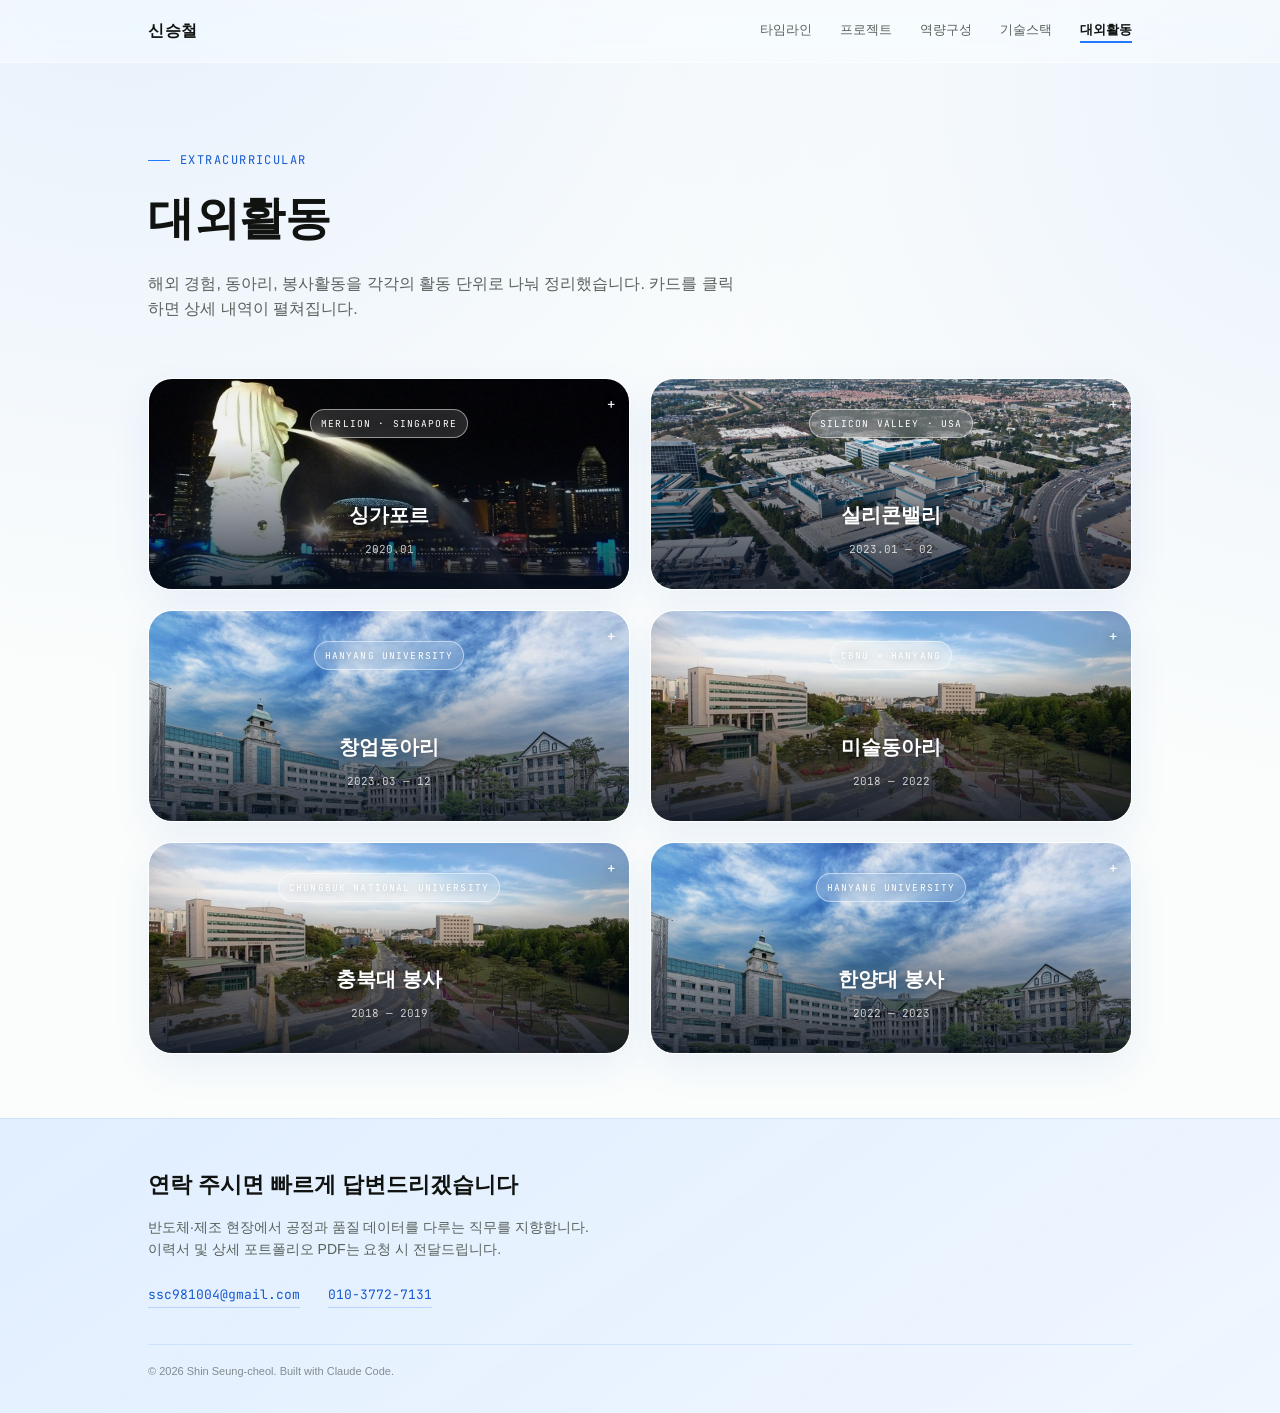
==== commit a156ae4f: "Optimize portfolio imagery and reorder training project" ====
--- a/activities.html
+++ b/activities.html
@@ -185,7 +185,7 @@
       <!-- 해외경험: 싱가포르 -->
       <details class="activity-tile photo-tile" id="singapore">
         <summary>
-          <img class="tile-photo" src="https://imagel.sekainavi.com/images/templates/SINGAPORE/1000076/ec0c2579fa485854_S.jpg" alt="싱가포르 멀라이언 파크 야경">
+          <img class="tile-photo" src="assets/activity-singapore.jpg" alt="싱가포르 멀라이언 파크 야경" loading="lazy">
           <span class="tile-chevron">+</span>
           <span class="place-chip">MERLION · SINGAPORE</span>
           <span class="tile-label">싱가포르</span>
@@ -204,7 +204,7 @@
       <!-- 해외경험: 미국 -->
       <details class="activity-tile photo-tile" id="silicon-valley">
         <summary>
-          <img class="tile-photo" src="https://gcp-na-images.contentstack.com/v3/assets/bltea6093859af6183b/bltdca9cff3613cb018/6989368fdb2987e6772604b7/gettyimages-520636478.jpg?branch=production" alt="미국 실리콘밸리 인텔 캠퍼스 전경">
+          <img class="tile-photo" src="assets/activity-silicon-valley.jpg" alt="미국 실리콘밸리 인텔 캠퍼스 전경" loading="lazy">
           <span class="tile-chevron">+</span>
           <span class="place-chip">SILICON VALLEY · USA</span>
           <span class="tile-label">실리콘밸리</span>
@@ -221,11 +221,11 @@
       </details>
 
       <!-- 동아리: 창업동아리 -->
-      <details class="activity-tile school-tile" id="startup-club">
-        <summary>
-          <span class="tile-chevron">+</span>
-          <img class="tile-logo" src="https://www.hanyang.ac.kr/documents/10548136/260876403/HYU_symbol_basic_png.png/9109a7d4-2ec7-84c1-2085-d24492a51d2e?download=true&amp;t=1769752711290" alt="한양대학교 심볼마크">
-          <span class="school-name">HANYANG UNIVERSITY</span>
+      <details class="activity-tile photo-tile" id="startup-club">
+        <summary>
+          <img class="tile-photo" src="assets/activity-hanyang.jpg" alt="한양대학교 캠퍼스 전경" loading="lazy">
+          <span class="tile-chevron">+</span>
+          <span class="place-chip">HANYANG UNIVERSITY</span>
           <span class="tile-label">창업동아리</span>
           <span class="tile-count">2023.03 — 12</span>
         </summary>
@@ -240,11 +240,11 @@
       </details>
 
       <!-- 동아리: 미술동아리 -->
-      <details class="activity-tile school-tile">
-        <summary>
-          <span class="tile-chevron">+</span>
-          <span class="dual-logos"><img class="tile-logo" src="https://edu.chungbuk.ac.kr/edu/images/main/slide_logo24.png" alt="충북대학교 심볼마크"><img class="tile-logo" src="https://www.hanyang.ac.kr/documents/10548136/260876403/HYU_symbol_basic_png.png/9109a7d4-2ec7-84c1-2085-d24492a51d2e?download=true&amp;t=1769752711290" alt="한양대학교 심볼마크"></span>
-          <span class="school-name">CBNU × HANYANG</span>
+      <details class="activity-tile photo-tile">
+        <summary>
+          <img class="tile-photo" src="assets/activity-cbnu.jpg" alt="충북대학교 캠퍼스 전경" loading="lazy">
+          <span class="tile-chevron">+</span>
+          <span class="place-chip">CBNU × HANYANG</span>
           <span class="tile-label">미술동아리</span>
           <span class="tile-count">2018 — 2022</span>
         </summary>
@@ -258,11 +258,11 @@
       </details>
 
       <!-- 봉사활동: 충북대 시절 -->
-      <details class="activity-tile school-tile">
-        <summary>
-          <span class="tile-chevron">+</span>
-          <img class="tile-logo" src="https://edu.chungbuk.ac.kr/edu/images/main/slide_logo24.png" alt="충북대학교 심볼마크">
-          <span class="school-name">CHUNGBUK NATIONAL UNIVERSITY</span>
+      <details class="activity-tile photo-tile">
+        <summary>
+          <img class="tile-photo" src="assets/activity-cbnu.jpg" alt="충북대학교 캠퍼스 전경" loading="lazy">
+          <span class="tile-chevron">+</span>
+          <span class="place-chip">CHUNGBUK NATIONAL UNIVERSITY</span>
           <span class="tile-label">충북대 봉사</span>
           <span class="tile-count">2018 — 2019</span>
         </summary>
@@ -281,11 +281,11 @@
       </details>
 
       <!-- 봉사활동: 한양대 시절 -->
-      <details class="activity-tile school-tile">
-        <summary>
-          <span class="tile-chevron">+</span>
-          <img class="tile-logo" src="https://www.hanyang.ac.kr/documents/10548136/260876403/HYU_symbol_basic_png.png/9109a7d4-2ec7-84c1-2085-d24492a51d2e?download=true&amp;t=1769752711290" alt="한양대학교 심볼마크">
-          <span class="school-name">HANYANG UNIVERSITY</span>
+      <details class="activity-tile photo-tile">
+        <summary>
+          <img class="tile-photo" src="assets/activity-hanyang.jpg" alt="한양대학교 캠퍼스 전경" loading="lazy">
+          <span class="tile-chevron">+</span>
+          <span class="place-chip">HANYANG UNIVERSITY</span>
           <span class="tile-label">한양대 봉사</span>
           <span class="tile-count">2022 — 2023</span>
         </summary>
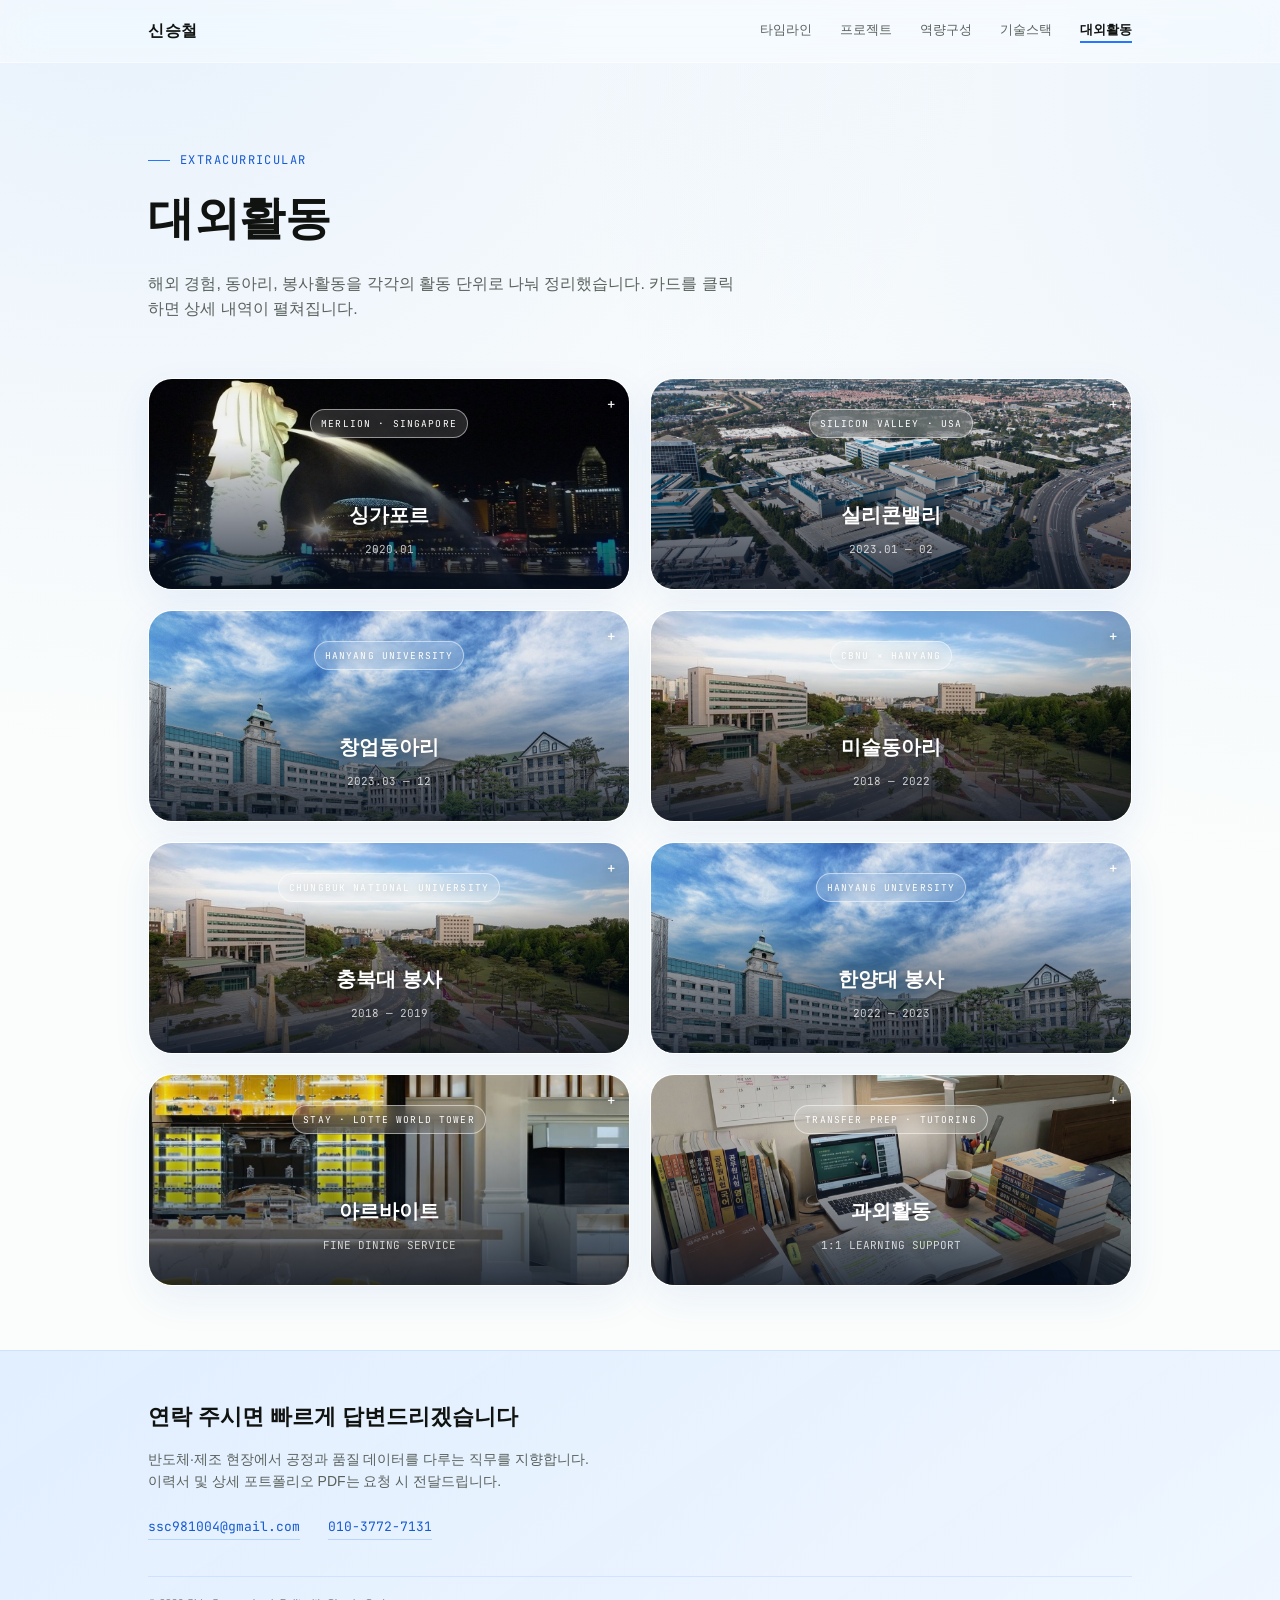
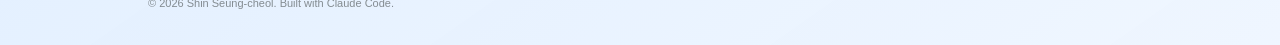
==== commit 91af18d7: "Add work and tutoring activity cards" ====
--- a/activities.html
+++ b/activities.html
@@ -298,6 +298,43 @@
         </div>
       </details>
 
+      <!-- 실무 경험: 아르바이트 -->
+      <details class="activity-tile photo-tile" id="part-time-work">
+        <summary>
+          <img class="tile-photo" src="assets/activity-stay-restaurant.jpg" alt="롯데월드타워 STAY 레스토랑 내부" loading="lazy">
+          <span class="tile-chevron">+</span>
+          <span class="place-chip">STAY · LOTTE WORLD TOWER</span>
+          <span class="tile-label">아르바이트</span>
+          <span class="tile-count">FINE DINING SERVICE</span>
+        </summary>
+        <div class="activity-detail">
+          <div class="a-item">
+            <div class="a-period">아르바이트 · 고객 서비스 경험</div>
+            <div class="a-title">롯데월드타워 STAY 레스토랑</div>
+            <div class="a-desc">파인다이닝 현장에서 고객 응대와 서비스 운영을 경험하며, 정확한 커뮤니케이션과 팀 단위 협업, 상황에 맞춘 신속한 대응 역량을 길렀습니다.</div>
+          </div>
+        </div>
+      </details>
+
+      <!-- 교육 경험: 편입 과외 -->
+      <details class="activity-tile photo-tile" id="transfer-tutoring">
+        <summary>
+          <img class="tile-photo" src="assets/activity-transfer-tutoring.jpg" alt="편입 시험 학습 자료와 노트가 놓인 책상" loading="lazy">
+          <span class="tile-chevron">+</span>
+          <span class="place-chip">TRANSFER PREP · TUTORING</span>
+          <span class="tile-label">과외활동</span>
+          <span class="tile-count">1:1 LEARNING SUPPORT</span>
+        </summary>
+        <div class="activity-detail">
+          <div class="a-item">
+            <div class="a-period">과외활동 · 편입 준비</div>
+            <div class="a-title">편입 과외 및 학습 전략 지원</div>
+            <div class="a-desc">군 복무 중 독학으로 7개 대학에 동시 합격한 경험을 바탕으로, 학습자의 목표와 현재 수준에 맞춰 계획을 구조화하고 편입 준비 과정의 학습 전략을 전달했습니다.</div>
+            <a class="related-link" href="index.html#timeline">편입 타임라인 보기 ↑</a>
+          </div>
+        </div>
+      </details>
+
     </div>
   </section>
 </div>
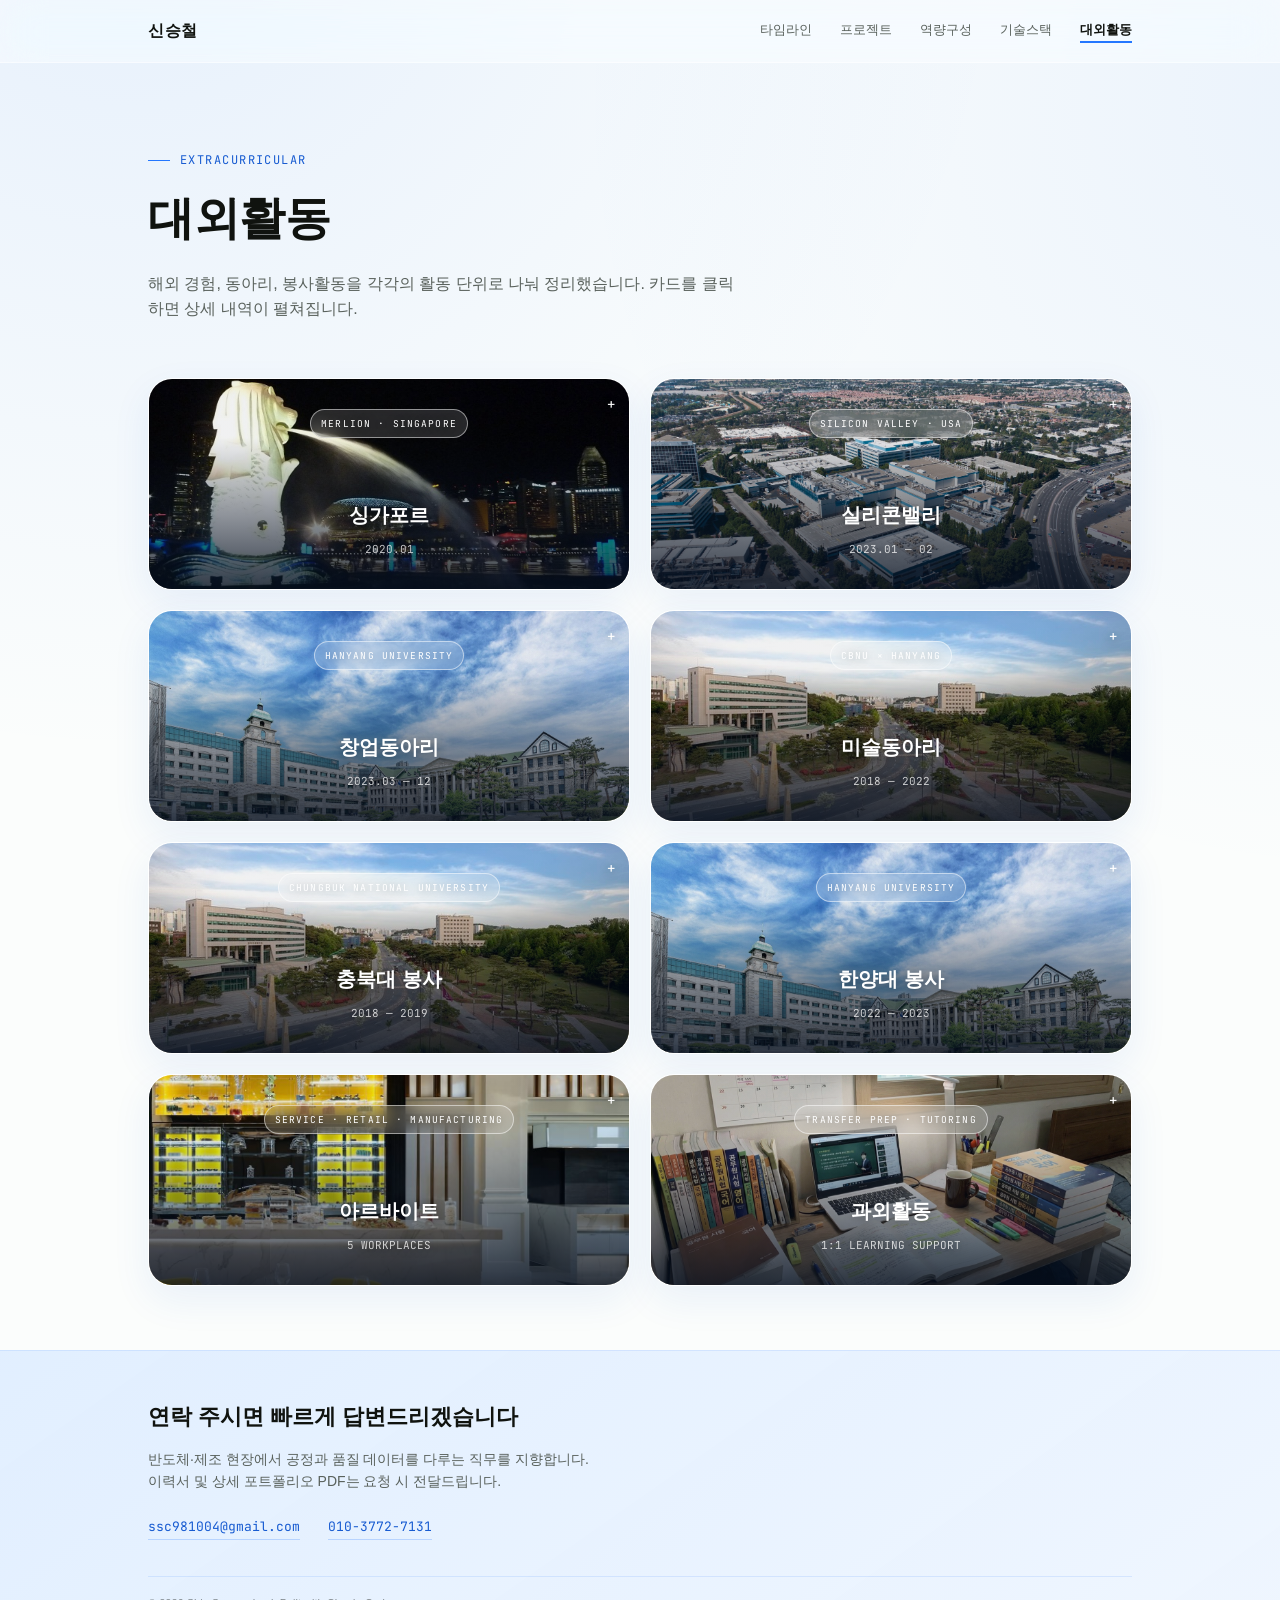
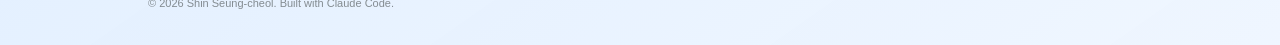
==== commit dc16902f: "Expand part-time work experience details" ====
--- a/activities.html
+++ b/activities.html
@@ -303,15 +303,25 @@
         <summary>
           <img class="tile-photo" src="assets/activity-stay-restaurant.jpg" alt="롯데월드타워 STAY 레스토랑 내부" loading="lazy">
           <span class="tile-chevron">+</span>
-          <span class="place-chip">STAY · LOTTE WORLD TOWER</span>
+          <span class="place-chip">SERVICE · RETAIL · MANUFACTURING</span>
           <span class="tile-label">아르바이트</span>
-          <span class="tile-count">FINE DINING SERVICE</span>
-        </summary>
-        <div class="activity-detail">
-          <div class="a-item">
-            <div class="a-period">아르바이트 · 고객 서비스 경험</div>
-            <div class="a-title">롯데월드타워 STAY 레스토랑</div>
-            <div class="a-desc">파인다이닝 현장에서 고객 응대와 서비스 운영을 경험하며, 정확한 커뮤니케이션과 팀 단위 협업, 상황에 맞춘 신속한 대응 역량을 길렀습니다.</div>
+          <span class="tile-count">5 WORKPLACES</span>
+        </summary>
+        <div class="activity-detail">
+          <div class="a-item">
+            <div class="a-period">홀서빙 · 3곳</div>
+            <div class="a-title">롯데월드타워 STAY 포함 외식 서비스 현장</div>
+            <div class="a-desc">세 곳의 서로 다른 매장에서 홀서빙을 경험했습니다. 고객 응대, 테이블 관리, 주문 전달과 동료 간 업무 조율을 수행하며 서비스 기준과 현장 커뮤니케이션 역량을 익혔습니다.</div>
+          </div>
+          <div class="a-item">
+            <div class="a-period">매장 운영 · PC방</div>
+            <div class="a-title">PC방 아르바이트</div>
+            <div class="a-desc">고객 응대와 매장 정리, 좌석·주문 관리 등 여러 업무를 동시에 처리하며 우선순위를 판단하고 돌발 상황에 대응하는 실행력을 길렀습니다.</div>
+          </div>
+          <div class="a-item">
+            <div class="a-period">생산 현장 · 식품 제조</div>
+            <div class="a-title">롯데햄 공장 아르바이트</div>
+            <div class="a-desc">식품 생산 현장에서 정해진 작업 절차와 위생·안전 기준을 준수하며 반복 공정의 정확성, 작업 속도, 구성원 간 협업의 중요성을 체감했습니다.</div>
           </div>
         </div>
       </details>
